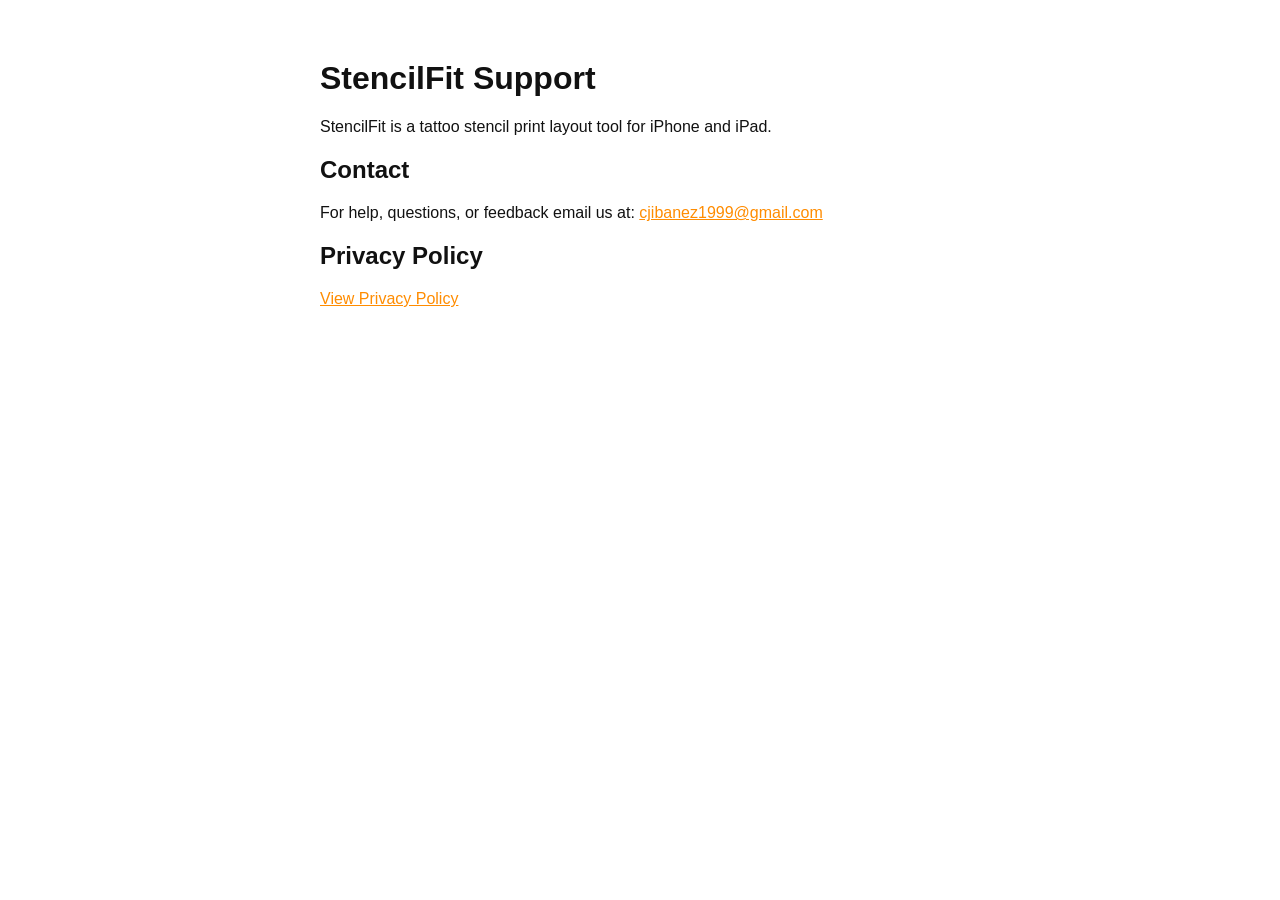
==== index.html @ 92e12440 "Initial support and privacy policy pages" ====
<!DOCTYPE html>
<html lang="en">
<head>
  <meta charset="UTF-8">
  <meta name="viewport" content="width=device-width, initial-scale=1.0">
  <title>StencilFit Support</title>
  <style>
    body { font-family: -apple-system, sans-serif; max-width: 640px; margin: 60px auto; padding: 0 24px; color: #111; }
    h1 { font-size: 2rem; }
    a { color: #FF8C00; }
  </style>
</head>
<body>
  <h1>StencilFit Support</h1>
  <p>StencilFit is a tattoo stencil print layout tool for iPhone and iPad.</p>
  <h2>Contact</h2>
  <p>For help, questions, or feedback email us at: <a href="mailto:cjibanez1999@gmail.com">cjibanez1999@gmail.com</a></p>
  <h2>Privacy Policy</h2>
  <p><a href="privacy.html">View Privacy Policy</a></p>
</body>
</html>
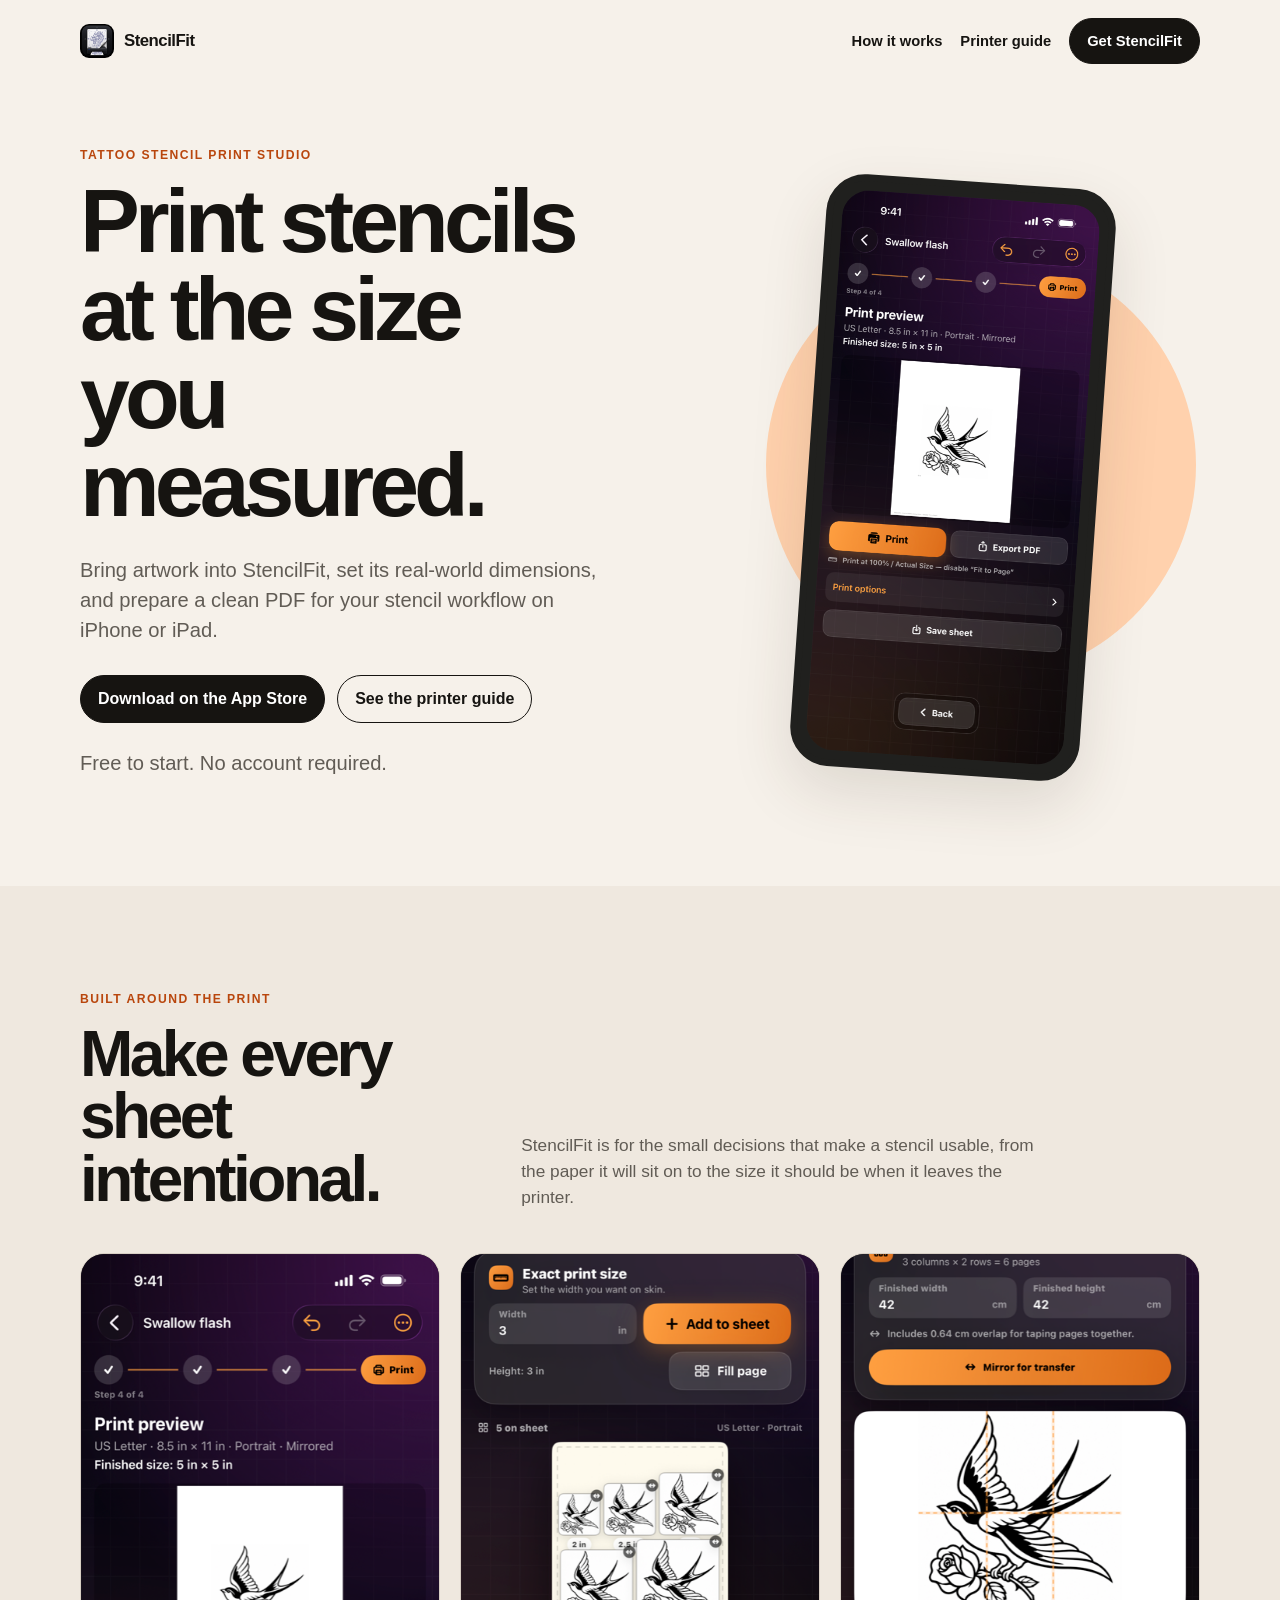
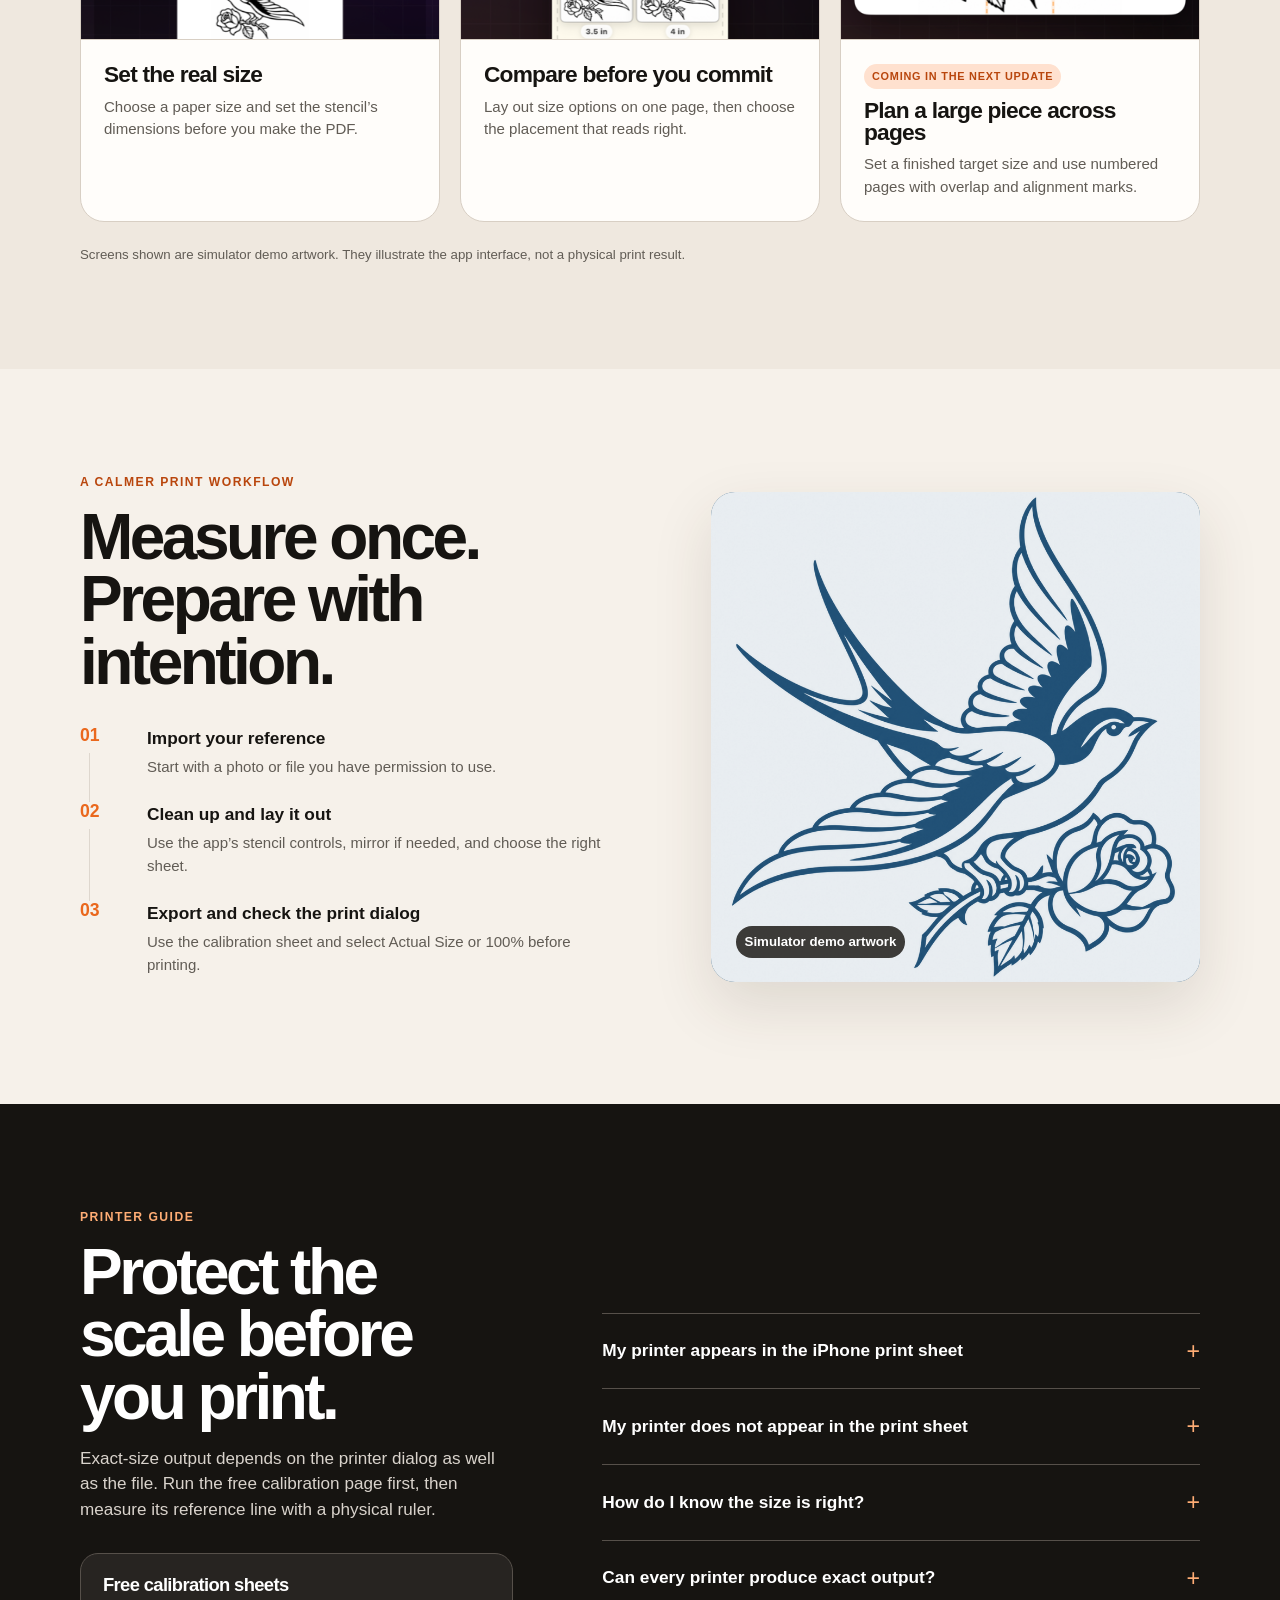
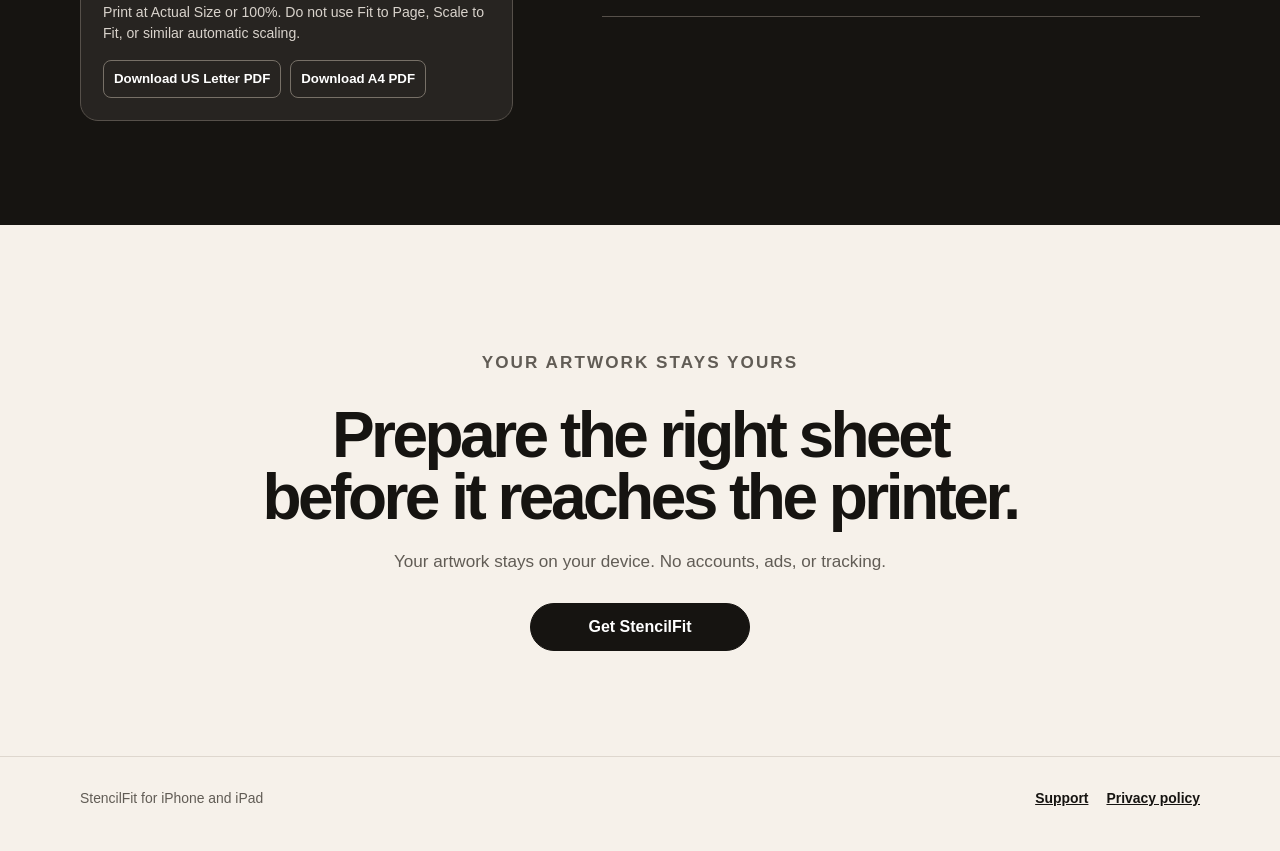
==== commit a40570f7: "Build StencilFit product page and printer guide" ====
--- a/index.html
+++ b/index.html
@@ -1,21 +1,858 @@
-<!DOCTYPE html>
+<!doctype html>
 <html lang="en">
-<head>
-  <meta charset="UTF-8">
-  <meta name="viewport" content="width=device-width, initial-scale=1.0">
-  <title>StencilFit Support</title>
-  <style>
-    body { font-family: -apple-system, sans-serif; max-width: 640px; margin: 60px auto; padding: 0 24px; color: #111; }
-    h1 { font-size: 2rem; }
-    a { color: #FF8C00; }
-  </style>
-</head>
-<body>
-  <h1>StencilFit Support</h1>
-  <p>StencilFit is a tattoo stencil print layout tool for iPhone and iPad.</p>
-  <h2>Contact</h2>
-  <p>For help, questions, or feedback email us at: <a href="mailto:cjibanez1999@gmail.com">cjibanez1999@gmail.com</a></p>
-  <h2>Privacy Policy</h2>
-  <p><a href="privacy.html">View Privacy Policy</a></p>
-</body>
+  <head>
+    <meta charset="utf-8" />
+    <meta name="viewport" content="width=device-width, initial-scale=1" />
+    <meta
+      name="description"
+      content="StencilFit helps tattoo artists prepare stencil artwork at a real-world size for printing on iPhone and iPad."
+    />
+    <link
+      rel="canonical"
+      href="https://carlosj1999.github.io/stencilfit-site/"
+    />
+    <meta
+      property="og:title"
+      content="StencilFit — tattoo stencils at the size you measured"
+    />
+    <meta
+      property="og:description"
+      content="Prepare a clean, real-size stencil PDF on iPhone or iPad."
+    />
+    <meta
+      property="og:url"
+      content="https://carlosj1999.github.io/stencilfit-site/"
+    />
+    <meta property="og:type" content="website" />
+    <meta
+      property="og:image"
+      content="https://carlosj1999.github.io/stencilfit-site/assets/demo-swallow.png"
+    />
+    <meta property="og:image:alt" content="StencilFit simulator demo artwork" />
+    <meta name="twitter:card" content="summary_large_image" />
+    <meta name="theme-color" content="#f6f1ea" />
+    <link rel="icon" href="assets/app-icon.png" type="image/png" />
+    <title>StencilFit — tattoo stencils at the size you measured</title>
+    <style>
+      :root {
+        --ink: #161411;
+        --muted: #615c55;
+        --paper: #f6f1ea;
+        --surface: #fffdfa;
+        --line: #ded7ce;
+        --orange: #ea681d;
+        --orange-dark: #b9460d;
+        --blue: #1e4f75;
+        --radius: 24px;
+        --shadow: 0 24px 60px rgba(61, 46, 33, 0.13);
+      }
+      * {
+        box-sizing: border-box;
+      }
+      html {
+        scroll-behavior: smooth;
+      }
+      body {
+        margin: 0;
+        color: var(--ink);
+        background: var(--paper);
+        font-family:
+          ui-rounded,
+          "SF Pro Rounded",
+          "Avenir Next",
+          Avenir,
+          -apple-system,
+          BlinkMacSystemFont,
+          "Segoe UI",
+          sans-serif;
+        line-height: 1.5;
+      }
+      a {
+        color: inherit;
+      }
+      a:focus-visible,
+      summary:focus-visible {
+        outline: 3px solid var(--orange);
+        outline-offset: 4px;
+        border-radius: 5px;
+      }
+      .wrap {
+        width: min(1120px, calc(100% - 40px));
+        margin: auto;
+      }
+      .skip {
+        position: absolute;
+        left: -999px;
+        top: 12px;
+        background: var(--ink);
+        color: #fff;
+        padding: 10px 14px;
+        z-index: 5;
+      }
+      .skip:focus {
+        left: 12px;
+      }
+      .site-header {
+        padding: 18px 0;
+      }
+      .nav,
+      .nav-links,
+      .hero-actions,
+      .calibration-links,
+      .footer-row,
+      .footer-row nav {
+        display: flex;
+        align-items: center;
+      }
+      .nav,
+      .footer-row {
+        justify-content: space-between;
+        gap: 18px;
+      }
+      .brand {
+        display: inline-flex;
+        align-items: center;
+        gap: 10px;
+        text-decoration: none;
+        font-size: 1.05rem;
+        font-weight: 800;
+        letter-spacing: -0.03em;
+      }
+      .brand img {
+        width: 34px;
+        height: 34px;
+        border-radius: 9px;
+      }
+      .nav-links {
+        gap: 18px;
+        font-size: 0.92rem;
+        font-weight: 700;
+      }
+      .nav-links a {
+        text-decoration: none;
+      }
+      .nav-links a:not(.button):hover {
+        color: var(--orange-dark);
+      }
+      .button {
+        display: inline-flex;
+        align-items: center;
+        justify-content: center;
+        min-height: 46px;
+        padding: 11px 17px;
+        border: 1px solid var(--ink);
+        border-radius: 999px;
+        background: var(--ink);
+        color: #fff;
+        font: inherit;
+        font-weight: 800;
+        text-align: center;
+        text-decoration: none;
+        transition:
+          transform 0.18s ease,
+          background 0.18s ease;
+      }
+      .button:hover {
+        transform: translateY(-2px);
+        background: var(--orange-dark);
+        border-color: var(--orange-dark);
+      }
+      .button.secondary {
+        background: transparent;
+        color: var(--ink);
+      }
+      .button.secondary:hover {
+        background: var(--surface);
+        color: var(--ink);
+      }
+      .eyebrow {
+        margin: 0 0 14px;
+        color: var(--orange-dark);
+        font-size: 0.76rem;
+        font-weight: 900;
+        letter-spacing: 0.12em;
+        text-transform: uppercase;
+      }
+      h1,
+      h2,
+      h3 {
+        margin: 0;
+        line-height: 0.98;
+        letter-spacing: -0.055em;
+      }
+      h1 {
+        max-width: 620px;
+        font-size: clamp(3.35rem, 7vw, 6.25rem);
+      }
+      h2 {
+        font-size: clamp(2.5rem, 5vw, 4.45rem);
+      }
+      h3 {
+        font-size: 1.42rem;
+        letter-spacing: -0.035em;
+      }
+      .hero {
+        padding: 64px 0 78px;
+        overflow: hidden;
+      }
+      .hero-grid,
+      .process-grid,
+      .guide-grid {
+        display: grid;
+        grid-template-columns: minmax(0, 1.04fr) minmax(320px, 0.96fr);
+        align-items: center;
+        gap: clamp(36px, 7vw, 90px);
+      }
+      .hero-copy > p:not(.eyebrow) {
+        max-width: 555px;
+        margin: 25px 0 30px;
+        color: var(--muted);
+        font-size: clamp(1.06rem, 2vw, 1.26rem);
+      }
+      .hero-actions {
+        flex-wrap: wrap;
+        gap: 12px;
+      }
+      .microcopy {
+        margin: 15px 0 0;
+        color: var(--muted);
+        font-size: 0.84rem;
+      }
+      .hero-visual {
+        position: relative;
+        min-height: 560px;
+        display: grid;
+        place-items: center;
+      }
+      .halo {
+        position: absolute;
+        width: 430px;
+        height: 430px;
+        border-radius: 50%;
+        background: #ffd1ad;
+        transform: translate(28px, -12px);
+      }
+      .phone {
+        position: relative;
+        width: min(290px, 70vw);
+        padding: 9px;
+        border: 7px solid #20201e;
+        border-radius: 39px;
+        background: #20201e;
+        box-shadow: var(--shadow);
+        transform: rotate(4deg);
+      }
+      .phone img {
+        display: block;
+        width: 100%;
+        border-radius: 27px;
+      }
+      .capability-grid {
+        display: grid;
+        grid-template-columns: repeat(3, 1fr);
+        gap: 22px;
+      }
+      section {
+        padding: 104px 0;
+      }
+      .section-head {
+        display: grid;
+        grid-template-columns: 0.6fr 1fr;
+        gap: 34px;
+        align-items: end;
+        margin-bottom: 42px;
+      }
+      .section-head > p {
+        max-width: 520px;
+        margin: 0;
+        color: var(--muted);
+        font-size: 1.08rem;
+      }
+      .capabilities {
+        background: #efe8df;
+      }
+      .capability-grid {
+        gap: 20px;
+      }
+      .capability {
+        overflow: hidden;
+        border: 1px solid #d8cfc4;
+        border-radius: var(--radius);
+        background: var(--surface);
+      }
+      .capability-image {
+        display: block;
+        width: 100%;
+        aspect-ratio: 1/1.08;
+        object-fit: cover;
+        object-position: top;
+        border-bottom: 1px solid #d8cfc4;
+        background: #161616;
+      }
+      .capability:nth-child(2) .capability-image {
+        object-position: center 55%;
+      }
+      .capability:nth-child(3) .capability-image {
+        object-position: center 62%;
+      }
+      .capability-copy {
+        min-height: 176px;
+        padding: 23px;
+      }
+      .capability p {
+        margin: 10px 0 0;
+        color: var(--muted);
+        font-size: 0.94rem;
+      }
+      .tag {
+        display: inline-block;
+        margin-bottom: 10px;
+        padding: 4px 8px;
+        border-radius: 99px;
+        background: #ffe1cf;
+        color: var(--orange-dark);
+        font-size: 0.68rem;
+        font-weight: 900;
+        letter-spacing: 0.07em;
+        text-transform: uppercase;
+      }
+      .demo-caption {
+        margin: 23px 0 0;
+        color: var(--muted);
+        font-size: 0.83rem;
+      }
+      .process-grid {
+        grid-template-columns: 1.05fr 0.95fr;
+      }
+      .steps {
+        margin: 32px 0 0;
+        padding: 0;
+        list-style: none;
+        counter-reset: steps;
+      }
+      .steps li {
+        position: relative;
+        min-height: 66px;
+        padding: 0 0 24px 67px;
+        counter-increment: steps;
+      }
+      .steps li::before {
+        content: "0" counter(steps);
+        position: absolute;
+        left: 0;
+        top: -4px;
+        color: var(--orange);
+        font-size: 1.1rem;
+        font-weight: 900;
+      }
+      .steps li::after {
+        content: "";
+        position: absolute;
+        top: 27px;
+        left: 9px;
+        bottom: 0;
+        border-left: 1px solid var(--line);
+      }
+      .steps li:last-child::after {
+        display: none;
+      }
+      .steps strong {
+        display: block;
+        font-size: 1.08rem;
+      }
+      .steps span {
+        display: block;
+        margin-top: 4px;
+        color: var(--muted);
+        font-size: 0.94rem;
+      }
+      .art-card {
+        position: relative;
+        aspect-ratio: 1;
+        overflow: hidden;
+        border-radius: var(--radius);
+        background: var(--blue);
+        box-shadow: var(--shadow);
+      }
+      .art-card img {
+        width: 100%;
+        height: 100%;
+        object-fit: cover;
+        mix-blend-mode: screen;
+        opacity: 0.9;
+      }
+      .art-card div {
+        position: absolute;
+        right: 25px;
+        bottom: 24px;
+        left: 25px;
+        width: max-content;
+        padding: 6px 9px;
+        border-radius: 999px;
+        background: rgba(22, 20, 17, 0.82);
+        color: #fff;
+        font-size: 0.83rem;
+        font-weight: 800;
+      }
+      .print-guide {
+        background: var(--ink);
+        color: #fff;
+      }
+      .print-guide .eyebrow {
+        color: #ffad75;
+      }
+      .guide-grid {
+        grid-template-columns: 0.84fr 1.16fr;
+      }
+      .guide-copy > p:not(.eyebrow) {
+        color: #d9d3cc;
+        font-size: 1.07rem;
+      }
+      .calibration {
+        margin-top: 30px;
+        padding: 22px;
+        border: 1px solid #56504a;
+        border-radius: 18px;
+        background: #272421;
+      }
+      .calibration h3 {
+        font-size: 1.15rem;
+      }
+      .calibration p {
+        margin: 8px 0 16px;
+        color: #d9d3cc;
+        font-size: 0.88rem;
+      }
+      .calibration-links {
+        flex-wrap: wrap;
+        gap: 9px;
+      }
+      .calibration-links a {
+        padding: 8px 10px;
+        border: 1px solid #777067;
+        border-radius: 8px;
+        color: #fff;
+        font-size: 0.83rem;
+        font-weight: 800;
+        text-decoration: none;
+      }
+      .calibration-links a:hover {
+        border-color: #ffad75;
+        color: #ffad75;
+      }
+      .faq {
+        border-top: 1px solid #56504a;
+      }
+      details {
+        border-bottom: 1px solid #56504a;
+      }
+      summary {
+        display: flex;
+        align-items: center;
+        justify-content: space-between;
+        gap: 16px;
+        padding: 20px 0;
+        cursor: pointer;
+        font-size: 1.08rem;
+        font-weight: 800;
+        list-style: none;
+      }
+      summary::-webkit-details-marker {
+        display: none;
+      }
+      summary::after {
+        content: "+";
+        color: #ffad75;
+        font-size: 1.45rem;
+        font-weight: 400;
+      }
+      details[open] summary::after {
+        content: "−";
+      }
+      details p {
+        max-width: 600px;
+        margin: -3px 36px 20px 0;
+        color: #d9d3cc;
+        font-size: 0.95rem;
+      }
+      .faq a {
+        color: #ffad75;
+        font-weight: 800;
+      }
+      .cta {
+        padding: 105px 0;
+        text-align: center;
+      }
+      .cta h2 {
+        max-width: 790px;
+        margin: auto;
+      }
+      .cta p {
+        max-width: 580px;
+        margin: 20px auto 28px;
+        color: var(--muted);
+        font-size: 1.07rem;
+      }
+      .cta .button {
+        min-width: 220px;
+      }
+      footer {
+        border-top: 1px solid var(--line);
+        padding: 31px 0 42px;
+      }
+      .footer-row {
+        color: var(--muted);
+        font-size: 0.87rem;
+      }
+      .footer-row nav {
+        flex-wrap: wrap;
+        justify-content: flex-end;
+        gap: 18px;
+      }
+      .footer-row a {
+        color: var(--ink);
+        font-weight: 750;
+      }
+      @media (max-width: 800px) {
+        .nav-links > a:not(.button) {
+          display: none;
+        }
+        .hero {
+          padding: 42px 0 58px;
+        }
+        .hero-grid,
+        .process-grid,
+        .guide-grid {
+          grid-template-columns: 1fr;
+        }
+        .hero-visual {
+          min-height: 450px;
+        }
+        .halo {
+          width: 350px;
+          height: 350px;
+        }
+        .section-head {
+          grid-template-columns: 1fr;
+          gap: 17px;
+        }
+        .capability-grid {
+          grid-template-columns: 1fr;
+        }
+        .capability {
+          display: grid;
+          grid-template-columns: 0.78fr 1fr;
+        }
+        .capability-image {
+          height: 100%;
+          min-height: 265px;
+          border-right: 1px solid #d8cfc4;
+          border-bottom: 0;
+        }
+        .capability-copy {
+          min-height: 0;
+          align-self: center;
+        }
+        .art-card {
+          max-width: 550px;
+        }
+        section {
+          padding: 78px 0;
+        }
+      }
+      @media (max-width: 560px) {
+        .wrap {
+          width: min(100% - 30px, 1120px);
+        }
+        .site-header {
+          padding: 14px 0;
+        }
+        .nav .button {
+          min-height: 40px;
+          padding: 8px 12px;
+          font-size: 0.78rem;
+        }
+        .hero-visual {
+          min-height: 396px;
+        }
+        .phone {
+          width: 225px;
+        }
+        .halo {
+          width: 290px;
+          height: 290px;
+          transform: translate(12px, -10px);
+        }
+        .capability {
+          display: block;
+        }
+        .capability-image {
+          height: auto;
+          min-height: 0;
+          border-right: 0;
+          border-bottom: 1px solid #d8cfc4;
+        }
+        .footer-row {
+          display: block;
+        }
+        .footer-row nav {
+          justify-content: flex-start;
+          margin-top: 12px;
+        }
+      }
+      @media (prefers-reduced-motion: reduce) {
+        html {
+          scroll-behavior: auto;
+        }
+        .button {
+          transition: none;
+        }
+      }
+    </style>
+  </head>
+  <body>
+    <a class="skip" href="#main">Skip to content</a>
+    <header class="site-header">
+      <nav class="wrap nav" aria-label="Main navigation">
+        <a class="brand" href="#top" aria-label="StencilFit home"
+          ><img src="assets/app-icon.png" alt="" />StencilFit</a
+        >
+        <div class="nav-links">
+          <a href="#how-it-works">How it works</a
+          ><a href="#printer-guide">Printer guide</a
+          ><a
+            class="button"
+            href="https://apps.apple.com/app/apple-store/id6786130344?pt=129078736&amp;ct=website-product-page&amp;mt=8"
+            >Get StencilFit</a
+          >
+        </div>
+      </nav>
+    </header>
+    <main id="main">
+      <section class="hero" id="top">
+        <div class="wrap hero-grid">
+          <div class="hero-copy">
+            <p class="eyebrow">Tattoo stencil print studio</p>
+            <h1>Print stencils at the size you measured.</h1>
+            <p>
+              Bring artwork into StencilFit, set its real-world dimensions, and
+              prepare a clean PDF for your stencil workflow on iPhone or iPad.
+            </p>
+            <div class="hero-actions">
+              <a
+                class="button"
+                href="https://apps.apple.com/app/apple-store/id6786130344?pt=129078736&amp;ct=website-product-page&amp;mt=8"
+                >Download on the App Store</a
+              ><a class="button secondary" href="#printer-guide"
+                >See the printer guide</a
+              >
+            </div>
+            <p class="microcopy">Free to start. No account required.</p>
+          </div>
+          <div
+            class="hero-visual"
+            aria-label="StencilFit simulator screen showing a tattoo stencil on a US Letter sheet"
+          >
+            <div class="halo" aria-hidden="true"></div>
+            <div class="phone">
+              <img
+                src="assets/exact-size.png"
+                alt="StencilFit simulator screen showing a 5 by 5 inch stencil on US Letter paper"
+              />
+            </div>
+          </div>
+        </div>
+      </section>
+      <section class="capabilities" id="how-it-works">
+        <div class="wrap">
+          <div class="section-head">
+            <div>
+              <p class="eyebrow">Built around the print</p>
+              <h2>Make every sheet intentional.</h2>
+            </div>
+            <p>
+              StencilFit is for the small decisions that make a stencil usable,
+              from the paper it will sit on to the size it should be when it
+              leaves the printer.
+            </p>
+          </div>
+          <div class="capability-grid">
+            <article class="capability">
+              <img
+                class="capability-image"
+                src="assets/exact-size.png"
+                alt="Simulator screen of a 5 by 5 inch stencil placed on US Letter paper"
+              />
+              <div class="capability-copy">
+                <h3>Set the real size</h3>
+                <p>
+                  Choose a paper size and set the stencil’s dimensions before
+                  you make the PDF.
+                </p>
+              </div>
+            </article>
+            <article class="capability">
+              <img
+                class="capability-image"
+                src="assets/compare-sizes.png"
+                alt="Simulator screen comparing five tattoo stencil size options on paper"
+              />
+              <div class="capability-copy">
+                <h3>Compare before you commit</h3>
+                <p>
+                  Lay out size options on one page, then choose the placement
+                  that reads right.
+                </p>
+              </div>
+            </article>
+            <article class="capability">
+              <img
+                class="capability-image"
+                src="assets/multi-page.png"
+                alt="Simulator screen showing a 42 centimetre stencil split across six numbered pages"
+              />
+              <div class="capability-copy">
+                <span class="tag">Coming in the next update</span>
+                <h3>Plan a large piece across pages</h3>
+                <p>
+                  Set a finished target size and use numbered pages with overlap
+                  and alignment marks.
+                </p>
+              </div>
+            </article>
+          </div>
+          <p class="demo-caption">
+            Screens shown are simulator demo artwork. They illustrate the app
+            interface, not a physical print result.
+          </p>
+        </div>
+      </section>
+      <section>
+        <div class="wrap process-grid">
+          <div>
+            <p class="eyebrow">A calmer print workflow</p>
+            <h2>Measure once. Prepare with intention.</h2>
+            <ol class="steps">
+              <li>
+                <strong>Import your reference</strong
+                ><span
+                  >Start with a photo or file you have permission to use.</span
+                >
+              </li>
+              <li>
+                <strong>Clean up and lay it out</strong
+                ><span
+                  >Use the app’s stencil controls, mirror if needed, and choose
+                  the right sheet.</span
+                >
+              </li>
+              <li>
+                <strong>Export and check the print dialog</strong
+                ><span
+                  >Use the calibration sheet and select Actual Size or 100%
+                  before printing.</span
+                >
+              </li>
+            </ol>
+          </div>
+          <div class="art-card">
+            <img
+              src="assets/demo-swallow.png"
+              alt="Illustrated swallow tattoo artwork used in the StencilFit simulator demo"
+            />
+            <div>Simulator demo artwork</div>
+          </div>
+        </div>
+      </section>
+      <section class="print-guide" id="printer-guide">
+        <div class="wrap guide-grid">
+          <div class="guide-copy">
+            <p class="eyebrow">Printer guide</p>
+            <h2>Protect the scale before you print.</h2>
+            <p>
+              Exact-size output depends on the printer dialog as well as the
+              file. Run the free calibration page first, then measure its
+              reference line with a physical ruler.
+            </p>
+            <div class="calibration">
+              <h3>Free calibration sheets</h3>
+              <p>
+                Print at Actual Size or 100%. Do not use Fit to Page, Scale to
+                Fit, or similar automatic scaling.
+              </p>
+              <div class="calibration-links">
+                <a href="calibration-letter.pdf">Download US Letter PDF</a
+                ><a href="calibration-a4.pdf">Download A4 PDF</a>
+              </div>
+            </div>
+          </div>
+          <div class="faq" aria-label="Printing questions">
+            <details>
+              <summary>My printer appears in the iPhone print sheet</summary>
+              <p>
+                Use AirPrint. Before you confirm, open the printer options and
+                select Actual Size or 100% if your printer provides that
+                control. Turn off any setting that scales the page to fit.
+                <a
+                  href="https://support.apple.com/guide/iphone/print-from-iphone-iph92b545a5f/ios"
+                  target="_blank"
+                  rel="noreferrer"
+                  >Apple’s AirPrint guide</a
+                >
+                explains the iPhone print flow.
+              </p>
+            </details>
+            <details>
+              <summary>My printer does not appear in the print sheet</summary>
+              <p>
+                Export the PDF from StencilFit, then share it to a printer
+                companion app that supports PDF imports, or move it to a
+                computer to print. Check that app or computer’s print dialog for
+                Actual Size or 100% and disable automatic fitting.
+              </p>
+            </details>
+            <details>
+              <summary>How do I know the size is right?</summary>
+              <p>
+                Print the matching calibration sheet at Actual Size or 100%,
+                then measure the reference line with a ruler. If it is off,
+                correct the printer’s scaling before printing your stencil.
+              </p>
+            </details>
+            <details>
+              <summary>Can every printer produce exact output?</summary>
+              <p>
+                Printer software, margins, paper handling, and automatic scaling
+                vary. StencilFit prepares the layout, while the calibration
+                check verifies your own printer and chosen print path.
+              </p>
+            </details>
+          </div>
+        </div>
+      </section>
+      <section class="cta">
+        <div class="wrap">
+          <p class="eyebrow">Your artwork stays yours</p>
+          <h2>Prepare the right sheet before it reaches the printer.</h2>
+          <p>
+            Your artwork stays on your device. No accounts, ads, or tracking.
+          </p>
+          <a
+            class="button"
+            href="https://apps.apple.com/app/apple-store/id6786130344?pt=129078736&amp;ct=website-product-page&amp;mt=8"
+            >Get StencilFit</a
+          >
+        </div>
+      </section>
+    </main>
+    <footer>
+      <div class="wrap footer-row">
+        <span>StencilFit for iPhone and iPad</span>
+        <nav aria-label="Footer navigation">
+          <a href="mailto:cjibanez1999@gmail.com">Support</a
+          ><a href="privacy.html">Privacy policy</a>
+        </nav>
+      </div>
+    </footer>
+  </body>
 </html>
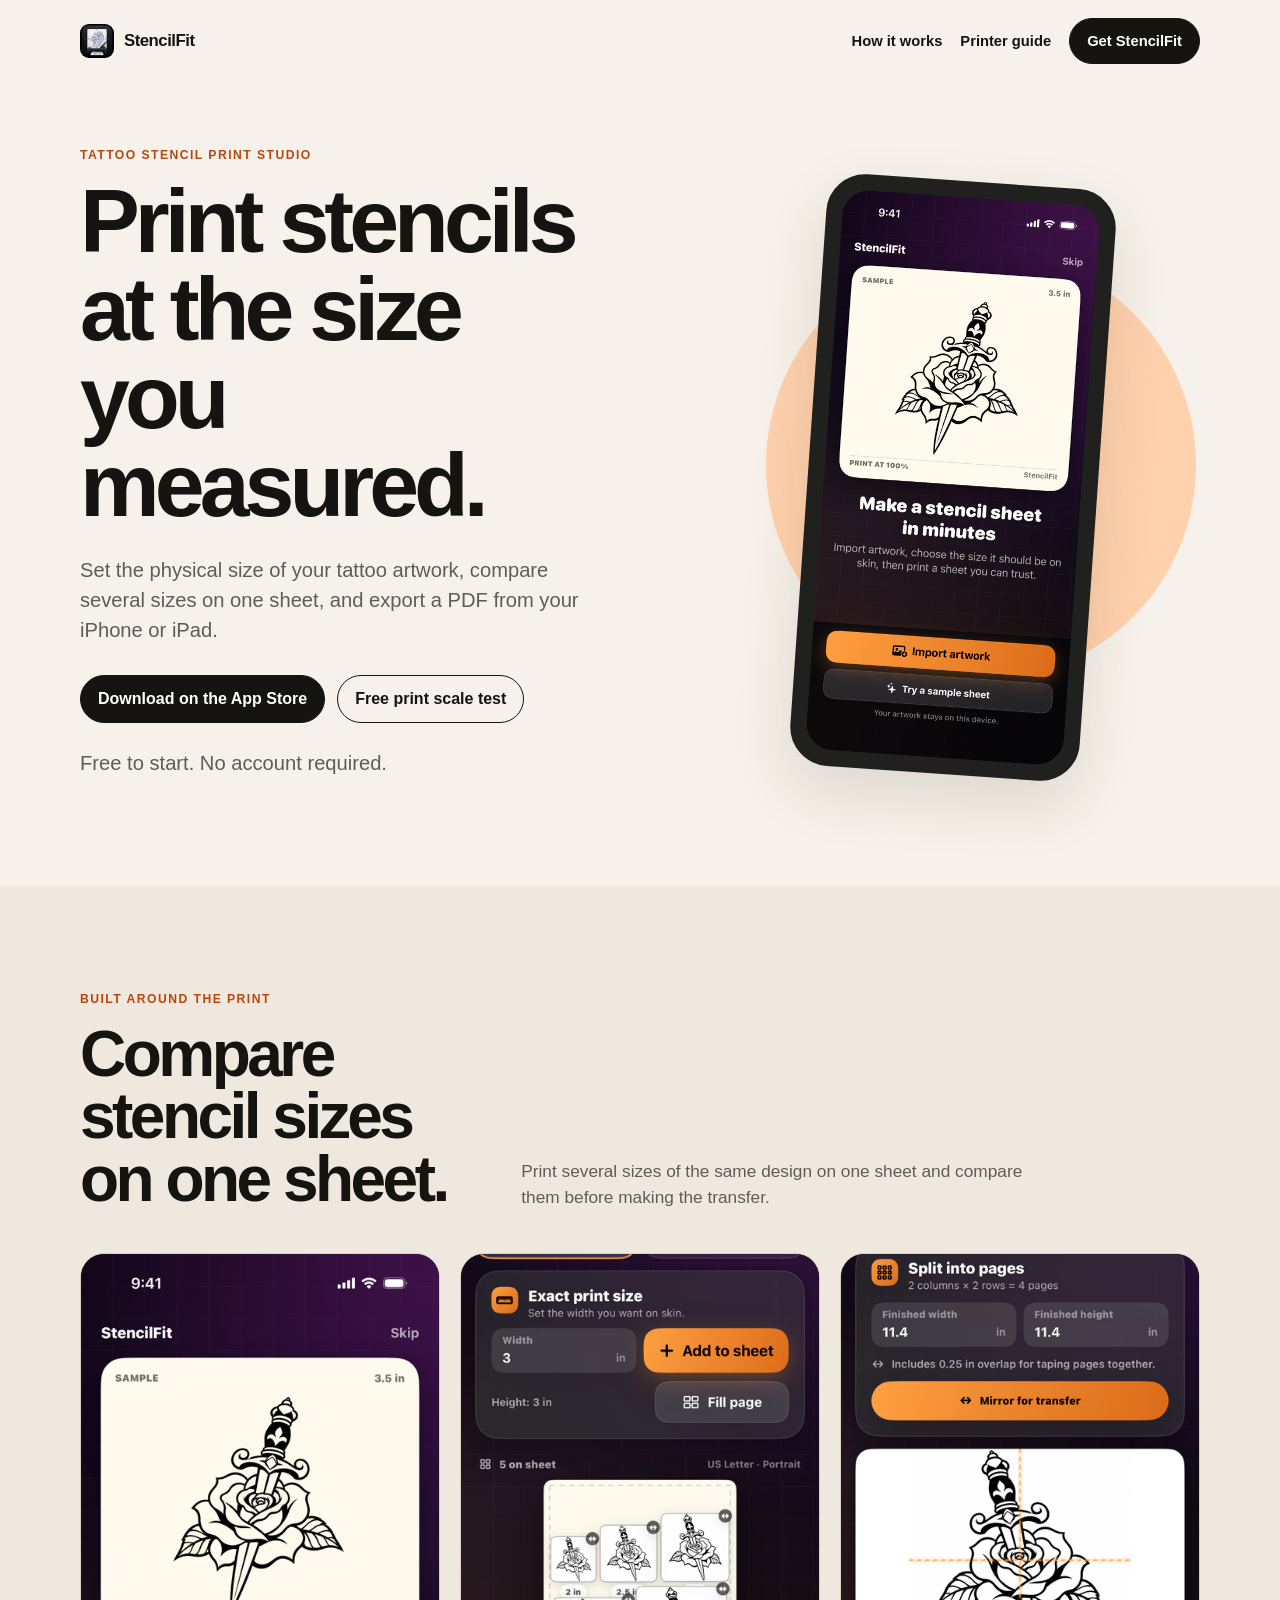
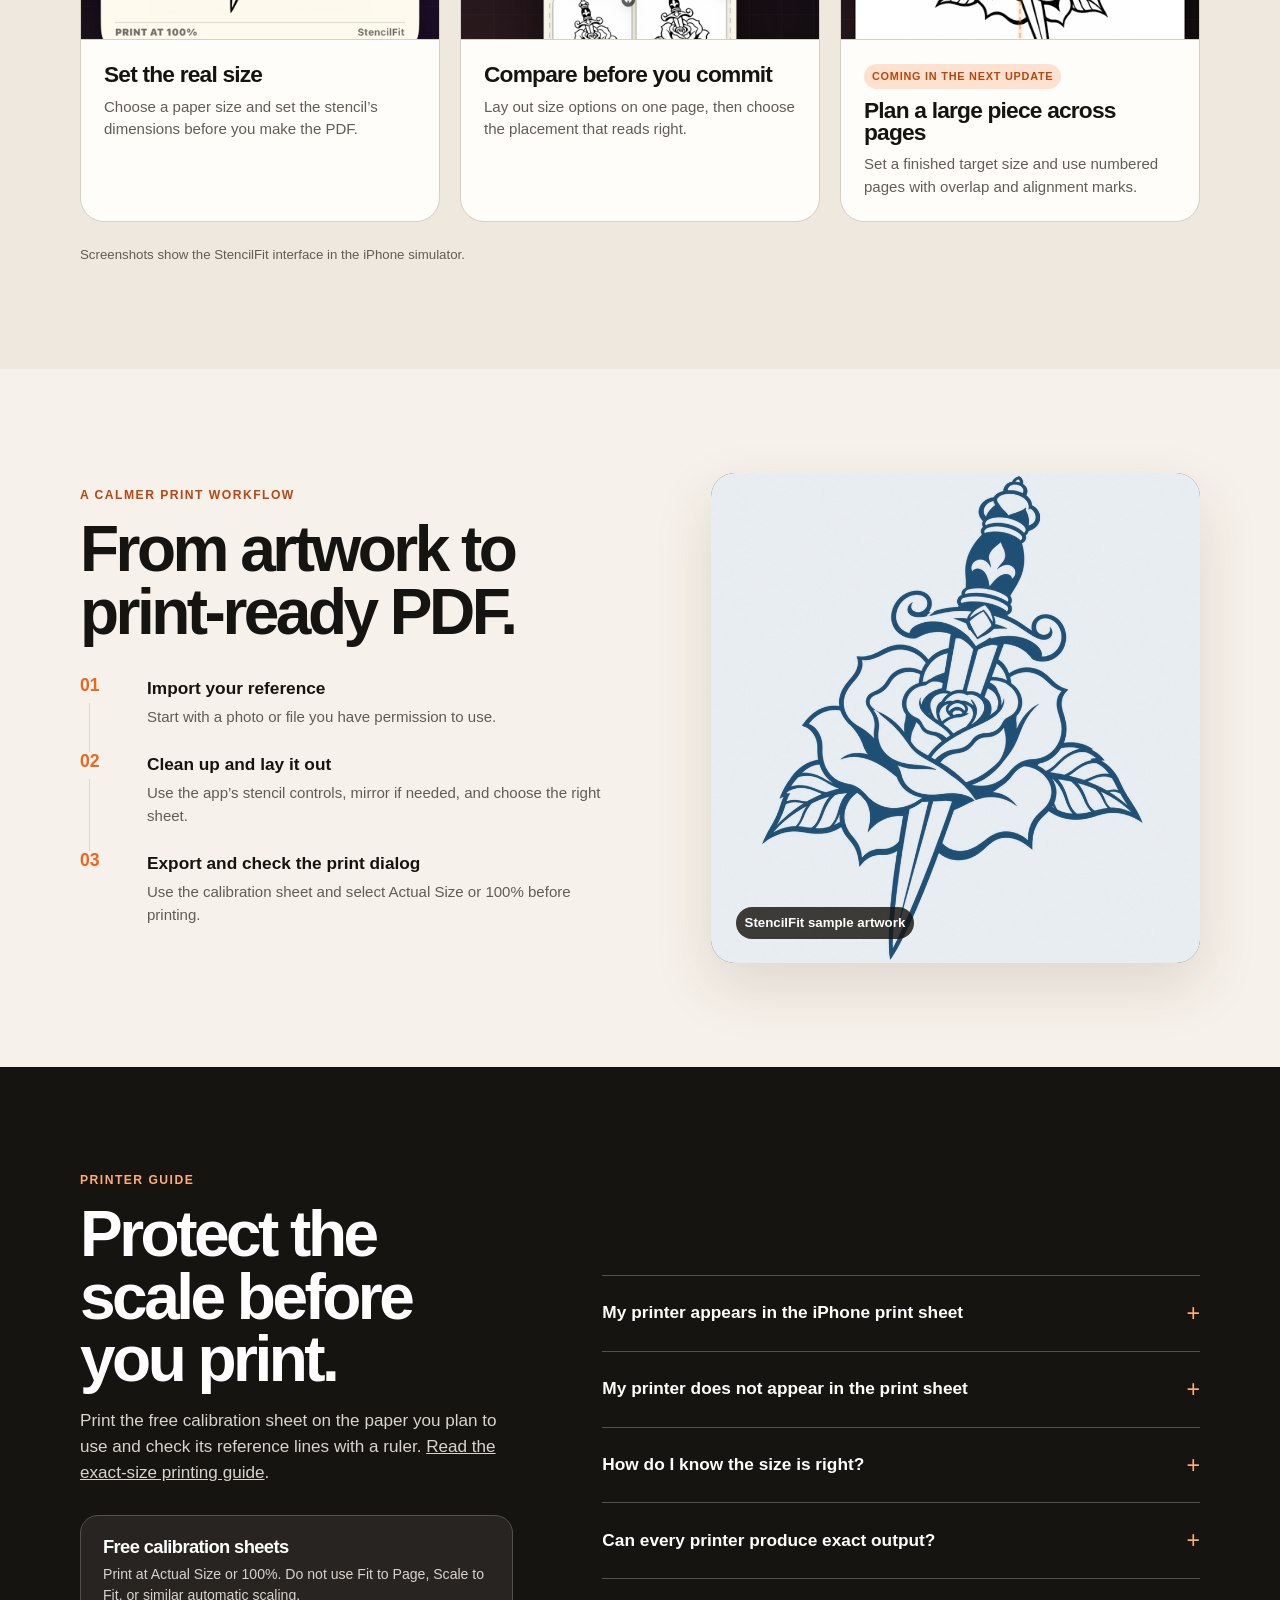
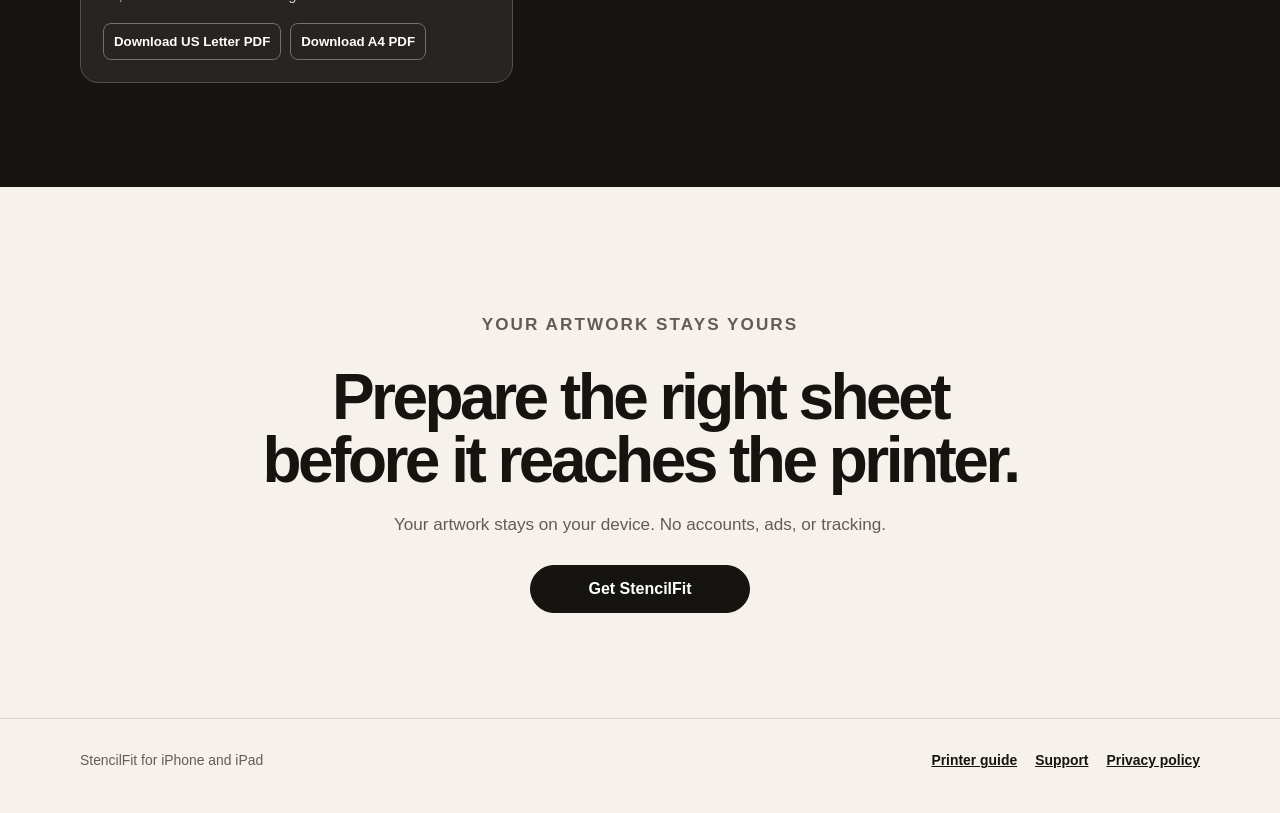
==== commit 10bc2c80: "Publish exact-size stencil printing guide" ====
--- a/index.html
+++ b/index.html
@@ -5,7 +5,7 @@
     <meta name="viewport" content="width=device-width, initial-scale=1" />
     <meta
       name="description"
-      content="StencilFit helps tattoo artists prepare stencil artwork at a real-world size for printing on iPhone and iPad."
+      content="Size tattoo stencils in inches or centimeters, compare several sizes on one sheet, and export a print-ready PDF on iPhone and iPad."
     />
     <link
       rel="canonical"
@@ -13,7 +13,7 @@
     />
     <meta
       property="og:title"
-      content="StencilFit — tattoo stencils at the size you measured"
+      content="StencilFit | Exact-size tattoo stencils for iPhone and iPad"
     />
     <meta
       property="og:description"
@@ -26,589 +26,14 @@
     <meta property="og:type" content="website" />
     <meta
       property="og:image"
-      content="https://carlosj1999.github.io/stencilfit-site/assets/demo-swallow.png"
-    />
-    <meta property="og:image:alt" content="StencilFit simulator demo artwork" />
+      content="https://carlosj1999.github.io/stencilfit-site/assets/demo-dagger-rose.png"
+    />
+    <meta property="og:image:alt" content="Dagger-and-rose tattoo stencil from StencilFit" />
     <meta name="twitter:card" content="summary_large_image" />
     <meta name="theme-color" content="#f6f1ea" />
     <link rel="icon" href="assets/app-icon.png" type="image/png" />
-    <title>StencilFit — tattoo stencils at the size you measured</title>
-    <style>
-      :root {
-        --ink: #161411;
-        --muted: #615c55;
-        --paper: #f6f1ea;
-        --surface: #fffdfa;
-        --line: #ded7ce;
-        --orange: #ea681d;
-        --orange-dark: #b9460d;
-        --blue: #1e4f75;
-        --radius: 24px;
-        --shadow: 0 24px 60px rgba(61, 46, 33, 0.13);
-      }
-      * {
-        box-sizing: border-box;
-      }
-      html {
-        scroll-behavior: smooth;
-      }
-      body {
-        margin: 0;
-        color: var(--ink);
-        background: var(--paper);
-        font-family:
-          ui-rounded,
-          "SF Pro Rounded",
-          "Avenir Next",
-          Avenir,
-          -apple-system,
-          BlinkMacSystemFont,
-          "Segoe UI",
-          sans-serif;
-        line-height: 1.5;
-      }
-      a {
-        color: inherit;
-      }
-      a:focus-visible,
-      summary:focus-visible {
-        outline: 3px solid var(--orange);
-        outline-offset: 4px;
-        border-radius: 5px;
-      }
-      .wrap {
-        width: min(1120px, calc(100% - 40px));
-        margin: auto;
-      }
-      .skip {
-        position: absolute;
-        left: -999px;
-        top: 12px;
-        background: var(--ink);
-        color: #fff;
-        padding: 10px 14px;
-        z-index: 5;
-      }
-      .skip:focus {
-        left: 12px;
-      }
-      .site-header {
-        padding: 18px 0;
-      }
-      .nav,
-      .nav-links,
-      .hero-actions,
-      .calibration-links,
-      .footer-row,
-      .footer-row nav {
-        display: flex;
-        align-items: center;
-      }
-      .nav,
-      .footer-row {
-        justify-content: space-between;
-        gap: 18px;
-      }
-      .brand {
-        display: inline-flex;
-        align-items: center;
-        gap: 10px;
-        text-decoration: none;
-        font-size: 1.05rem;
-        font-weight: 800;
-        letter-spacing: -0.03em;
-      }
-      .brand img {
-        width: 34px;
-        height: 34px;
-        border-radius: 9px;
-      }
-      .nav-links {
-        gap: 18px;
-        font-size: 0.92rem;
-        font-weight: 700;
-      }
-      .nav-links a {
-        text-decoration: none;
-      }
-      .nav-links a:not(.button):hover {
-        color: var(--orange-dark);
-      }
-      .button {
-        display: inline-flex;
-        align-items: center;
-        justify-content: center;
-        min-height: 46px;
-        padding: 11px 17px;
-        border: 1px solid var(--ink);
-        border-radius: 999px;
-        background: var(--ink);
-        color: #fff;
-        font: inherit;
-        font-weight: 800;
-        text-align: center;
-        text-decoration: none;
-        transition:
-          transform 0.18s ease,
-          background 0.18s ease;
-      }
-      .button:hover {
-        transform: translateY(-2px);
-        background: var(--orange-dark);
-        border-color: var(--orange-dark);
-      }
-      .button.secondary {
-        background: transparent;
-        color: var(--ink);
-      }
-      .button.secondary:hover {
-        background: var(--surface);
-        color: var(--ink);
-      }
-      .eyebrow {
-        margin: 0 0 14px;
-        color: var(--orange-dark);
-        font-size: 0.76rem;
-        font-weight: 900;
-        letter-spacing: 0.12em;
-        text-transform: uppercase;
-      }
-      h1,
-      h2,
-      h3 {
-        margin: 0;
-        line-height: 0.98;
-        letter-spacing: -0.055em;
-      }
-      h1 {
-        max-width: 620px;
-        font-size: clamp(3.35rem, 7vw, 6.25rem);
-      }
-      h2 {
-        font-size: clamp(2.5rem, 5vw, 4.45rem);
-      }
-      h3 {
-        font-size: 1.42rem;
-        letter-spacing: -0.035em;
-      }
-      .hero {
-        padding: 64px 0 78px;
-        overflow: hidden;
-      }
-      .hero-grid,
-      .process-grid,
-      .guide-grid {
-        display: grid;
-        grid-template-columns: minmax(0, 1.04fr) minmax(320px, 0.96fr);
-        align-items: center;
-        gap: clamp(36px, 7vw, 90px);
-      }
-      .hero-copy > p:not(.eyebrow) {
-        max-width: 555px;
-        margin: 25px 0 30px;
-        color: var(--muted);
-        font-size: clamp(1.06rem, 2vw, 1.26rem);
-      }
-      .hero-actions {
-        flex-wrap: wrap;
-        gap: 12px;
-      }
-      .microcopy {
-        margin: 15px 0 0;
-        color: var(--muted);
-        font-size: 0.84rem;
-      }
-      .hero-visual {
-        position: relative;
-        min-height: 560px;
-        display: grid;
-        place-items: center;
-      }
-      .halo {
-        position: absolute;
-        width: 430px;
-        height: 430px;
-        border-radius: 50%;
-        background: #ffd1ad;
-        transform: translate(28px, -12px);
-      }
-      .phone {
-        position: relative;
-        width: min(290px, 70vw);
-        padding: 9px;
-        border: 7px solid #20201e;
-        border-radius: 39px;
-        background: #20201e;
-        box-shadow: var(--shadow);
-        transform: rotate(4deg);
-      }
-      .phone img {
-        display: block;
-        width: 100%;
-        border-radius: 27px;
-      }
-      .capability-grid {
-        display: grid;
-        grid-template-columns: repeat(3, 1fr);
-        gap: 22px;
-      }
-      section {
-        padding: 104px 0;
-      }
-      .section-head {
-        display: grid;
-        grid-template-columns: 0.6fr 1fr;
-        gap: 34px;
-        align-items: end;
-        margin-bottom: 42px;
-      }
-      .section-head > p {
-        max-width: 520px;
-        margin: 0;
-        color: var(--muted);
-        font-size: 1.08rem;
-      }
-      .capabilities {
-        background: #efe8df;
-      }
-      .capability-grid {
-        gap: 20px;
-      }
-      .capability {
-        overflow: hidden;
-        border: 1px solid #d8cfc4;
-        border-radius: var(--radius);
-        background: var(--surface);
-      }
-      .capability-image {
-        display: block;
-        width: 100%;
-        aspect-ratio: 1/1.08;
-        object-fit: cover;
-        object-position: top;
-        border-bottom: 1px solid #d8cfc4;
-        background: #161616;
-      }
-      .capability:nth-child(2) .capability-image {
-        object-position: center 55%;
-      }
-      .capability:nth-child(3) .capability-image {
-        object-position: center 62%;
-      }
-      .capability-copy {
-        min-height: 176px;
-        padding: 23px;
-      }
-      .capability p {
-        margin: 10px 0 0;
-        color: var(--muted);
-        font-size: 0.94rem;
-      }
-      .tag {
-        display: inline-block;
-        margin-bottom: 10px;
-        padding: 4px 8px;
-        border-radius: 99px;
-        background: #ffe1cf;
-        color: var(--orange-dark);
-        font-size: 0.68rem;
-        font-weight: 900;
-        letter-spacing: 0.07em;
-        text-transform: uppercase;
-      }
-      .demo-caption {
-        margin: 23px 0 0;
-        color: var(--muted);
-        font-size: 0.83rem;
-      }
-      .process-grid {
-        grid-template-columns: 1.05fr 0.95fr;
-      }
-      .steps {
-        margin: 32px 0 0;
-        padding: 0;
-        list-style: none;
-        counter-reset: steps;
-      }
-      .steps li {
-        position: relative;
-        min-height: 66px;
-        padding: 0 0 24px 67px;
-        counter-increment: steps;
-      }
-      .steps li::before {
-        content: "0" counter(steps);
-        position: absolute;
-        left: 0;
-        top: -4px;
-        color: var(--orange);
-        font-size: 1.1rem;
-        font-weight: 900;
-      }
-      .steps li::after {
-        content: "";
-        position: absolute;
-        top: 27px;
-        left: 9px;
-        bottom: 0;
-        border-left: 1px solid var(--line);
-      }
-      .steps li:last-child::after {
-        display: none;
-      }
-      .steps strong {
-        display: block;
-        font-size: 1.08rem;
-      }
-      .steps span {
-        display: block;
-        margin-top: 4px;
-        color: var(--muted);
-        font-size: 0.94rem;
-      }
-      .art-card {
-        position: relative;
-        aspect-ratio: 1;
-        overflow: hidden;
-        border-radius: var(--radius);
-        background: var(--blue);
-        box-shadow: var(--shadow);
-      }
-      .art-card img {
-        width: 100%;
-        height: 100%;
-        object-fit: cover;
-        mix-blend-mode: screen;
-        opacity: 0.9;
-      }
-      .art-card div {
-        position: absolute;
-        right: 25px;
-        bottom: 24px;
-        left: 25px;
-        width: max-content;
-        padding: 6px 9px;
-        border-radius: 999px;
-        background: rgba(22, 20, 17, 0.82);
-        color: #fff;
-        font-size: 0.83rem;
-        font-weight: 800;
-      }
-      .print-guide {
-        background: var(--ink);
-        color: #fff;
-      }
-      .print-guide .eyebrow {
-        color: #ffad75;
-      }
-      .guide-grid {
-        grid-template-columns: 0.84fr 1.16fr;
-      }
-      .guide-copy > p:not(.eyebrow) {
-        color: #d9d3cc;
-        font-size: 1.07rem;
-      }
-      .calibration {
-        margin-top: 30px;
-        padding: 22px;
-        border: 1px solid #56504a;
-        border-radius: 18px;
-        background: #272421;
-      }
-      .calibration h3 {
-        font-size: 1.15rem;
-      }
-      .calibration p {
-        margin: 8px 0 16px;
-        color: #d9d3cc;
-        font-size: 0.88rem;
-      }
-      .calibration-links {
-        flex-wrap: wrap;
-        gap: 9px;
-      }
-      .calibration-links a {
-        padding: 8px 10px;
-        border: 1px solid #777067;
-        border-radius: 8px;
-        color: #fff;
-        font-size: 0.83rem;
-        font-weight: 800;
-        text-decoration: none;
-      }
-      .calibration-links a:hover {
-        border-color: #ffad75;
-        color: #ffad75;
-      }
-      .faq {
-        border-top: 1px solid #56504a;
-      }
-      details {
-        border-bottom: 1px solid #56504a;
-      }
-      summary {
-        display: flex;
-        align-items: center;
-        justify-content: space-between;
-        gap: 16px;
-        padding: 20px 0;
-        cursor: pointer;
-        font-size: 1.08rem;
-        font-weight: 800;
-        list-style: none;
-      }
-      summary::-webkit-details-marker {
-        display: none;
-      }
-      summary::after {
-        content: "+";
-        color: #ffad75;
-        font-size: 1.45rem;
-        font-weight: 400;
-      }
-      details[open] summary::after {
-        content: "−";
-      }
-      details p {
-        max-width: 600px;
-        margin: -3px 36px 20px 0;
-        color: #d9d3cc;
-        font-size: 0.95rem;
-      }
-      .faq a {
-        color: #ffad75;
-        font-weight: 800;
-      }
-      .cta {
-        padding: 105px 0;
-        text-align: center;
-      }
-      .cta h2 {
-        max-width: 790px;
-        margin: auto;
-      }
-      .cta p {
-        max-width: 580px;
-        margin: 20px auto 28px;
-        color: var(--muted);
-        font-size: 1.07rem;
-      }
-      .cta .button {
-        min-width: 220px;
-      }
-      footer {
-        border-top: 1px solid var(--line);
-        padding: 31px 0 42px;
-      }
-      .footer-row {
-        color: var(--muted);
-        font-size: 0.87rem;
-      }
-      .footer-row nav {
-        flex-wrap: wrap;
-        justify-content: flex-end;
-        gap: 18px;
-      }
-      .footer-row a {
-        color: var(--ink);
-        font-weight: 750;
-      }
-      @media (max-width: 800px) {
-        .nav-links > a:not(.button) {
-          display: none;
-        }
-        .hero {
-          padding: 42px 0 58px;
-        }
-        .hero-grid,
-        .process-grid,
-        .guide-grid {
-          grid-template-columns: 1fr;
-        }
-        .hero-visual {
-          min-height: 450px;
-        }
-        .halo {
-          width: 350px;
-          height: 350px;
-        }
-        .section-head {
-          grid-template-columns: 1fr;
-          gap: 17px;
-        }
-        .capability-grid {
-          grid-template-columns: 1fr;
-        }
-        .capability {
-          display: grid;
-          grid-template-columns: 0.78fr 1fr;
-        }
-        .capability-image {
-          height: 100%;
-          min-height: 265px;
-          border-right: 1px solid #d8cfc4;
-          border-bottom: 0;
-        }
-        .capability-copy {
-          min-height: 0;
-          align-self: center;
-        }
-        .art-card {
-          max-width: 550px;
-        }
-        section {
-          padding: 78px 0;
-        }
-      }
-      @media (max-width: 560px) {
-        .wrap {
-          width: min(100% - 30px, 1120px);
-        }
-        .site-header {
-          padding: 14px 0;
-        }
-        .nav .button {
-          min-height: 40px;
-          padding: 8px 12px;
-          font-size: 0.78rem;
-        }
-        .hero-visual {
-          min-height: 396px;
-        }
-        .phone {
-          width: 225px;
-        }
-        .halo {
-          width: 290px;
-          height: 290px;
-          transform: translate(12px, -10px);
-        }
-        .capability {
-          display: block;
-        }
-        .capability-image {
-          height: auto;
-          min-height: 0;
-          border-right: 0;
-          border-bottom: 1px solid #d8cfc4;
-        }
-        .footer-row {
-          display: block;
-        }
-        .footer-row nav {
-          justify-content: flex-start;
-          margin-top: 12px;
-        }
-      }
-      @media (prefers-reduced-motion: reduce) {
-        html {
-          scroll-behavior: auto;
-        }
-        .button {
-          transition: none;
-        }
-      }
-    </style>
+    <title>StencilFit | Exact-size tattoo stencils for iPhone and iPad</title>
+    <link rel="stylesheet" href="assets/site.css" />
   </head>
   <body>
     <a class="skip" href="#main">Skip to content</a>
@@ -619,7 +44,7 @@
         >
         <div class="nav-links">
           <a href="#how-it-works">How it works</a
-          ><a href="#printer-guide">Printer guide</a
+          ><a href="print-tattoo-stencil-actual-size.html">Printer guide</a
           ><a
             class="button"
             href="https://apps.apple.com/app/apple-store/id6786130344?pt=129078736&amp;ct=website-product-page&amp;mt=8"
@@ -635,29 +60,29 @@
             <p class="eyebrow">Tattoo stencil print studio</p>
             <h1>Print stencils at the size you measured.</h1>
             <p>
-              Bring artwork into StencilFit, set its real-world dimensions, and
-              prepare a clean PDF for your stencil workflow on iPhone or iPad.
+              Set the physical size of your tattoo artwork, compare several sizes
+              on one sheet, and export a PDF from your iPhone or iPad.
             </p>
             <div class="hero-actions">
               <a
                 class="button"
                 href="https://apps.apple.com/app/apple-store/id6786130344?pt=129078736&amp;ct=website-product-page&amp;mt=8"
                 >Download on the App Store</a
-              ><a class="button secondary" href="#printer-guide"
-                >See the printer guide</a
+              ><a class="button secondary" href="print-tattoo-stencil-actual-size.html"
+                >Free print scale test</a
               >
             </div>
             <p class="microcopy">Free to start. No account required.</p>
           </div>
           <div
             class="hero-visual"
-            aria-label="StencilFit simulator screen showing a tattoo stencil on a US Letter sheet"
+            aria-label="StencilFit welcome screen with a sample tattoo stencil"
           >
             <div class="halo" aria-hidden="true"></div>
             <div class="phone">
               <img
                 src="assets/exact-size.png"
-                alt="StencilFit simulator screen showing a 5 by 5 inch stencil on US Letter paper"
+                alt="StencilFit welcome screen with a dagger-and-rose sample labeled 3.5 inches"
               />
             </div>
           </div>
@@ -668,12 +93,11 @@
           <div class="section-head">
             <div>
               <p class="eyebrow">Built around the print</p>
-              <h2>Make every sheet intentional.</h2>
+              <h2>Compare stencil sizes on one sheet.</h2>
             </div>
             <p>
-              StencilFit is for the small decisions that make a stencil usable,
-              from the paper it will sit on to the size it should be when it
-              leaves the printer.
+              Print several sizes of the same design on one sheet and compare
+              them before making the transfer.
             </p>
           </div>
           <div class="capability-grid">
@@ -681,7 +105,7 @@
               <img
                 class="capability-image"
                 src="assets/exact-size.png"
-                alt="Simulator screen of a 5 by 5 inch stencil placed on US Letter paper"
+                alt="StencilFit sample preview with the dagger-and-rose stencil labeled 3.5 inches"
               />
               <div class="capability-copy">
                 <h3>Set the real size</h3>
@@ -709,7 +133,7 @@
               <img
                 class="capability-image"
                 src="assets/multi-page.png"
-                alt="Simulator screen showing a 42 centimetre stencil split across six numbered pages"
+                alt="StencilFit layout preview dividing an 11.4-inch design into four pages"
               />
               <div class="capability-copy">
                 <span class="tag">Coming in the next update</span>
@@ -722,8 +146,7 @@
             </article>
           </div>
           <p class="demo-caption">
-            Screens shown are simulator demo artwork. They illustrate the app
-            interface, not a physical print result.
+            Screenshots show the StencilFit interface in the iPhone simulator.
           </p>
         </div>
       </section>
@@ -731,7 +154,7 @@
         <div class="wrap process-grid">
           <div>
             <p class="eyebrow">A calmer print workflow</p>
-            <h2>Measure once. Prepare with intention.</h2>
+            <h2>From artwork to print-ready PDF.</h2>
             <ol class="steps">
               <li>
                 <strong>Import your reference</strong
@@ -757,10 +180,10 @@
           </div>
           <div class="art-card">
             <img
-              src="assets/demo-swallow.png"
-              alt="Illustrated swallow tattoo artwork used in the StencilFit simulator demo"
+              src="assets/demo-dagger-rose.png"
+              alt="Blackwork dagger-and-rose tattoo flash from the StencilFit simulator"
             />
-            <div>Simulator demo artwork</div>
+            <div>StencilFit sample artwork</div>
           </div>
         </div>
       </section>
@@ -770,9 +193,9 @@
             <p class="eyebrow">Printer guide</p>
             <h2>Protect the scale before you print.</h2>
             <p>
-              Exact-size output depends on the printer dialog as well as the
-              file. Run the free calibration page first, then measure its
-              reference line with a physical ruler.
+              Print the free calibration sheet on the paper you plan to use and
+              check its reference lines with a ruler.
+              <a href="print-tattoo-stencil-actual-size.html">Read the exact-size printing guide</a>.
             </p>
             <div class="calibration">
               <h3>Free calibration sheets</h3>
@@ -781,8 +204,8 @@
                 Fit, or similar automatic scaling.
               </p>
               <div class="calibration-links">
-                <a href="calibration-letter.pdf">Download US Letter PDF</a
-                ><a href="calibration-a4.pdf">Download A4 PDF</a>
+                <a href="calibration-letter.pdf" download>Download US Letter PDF</a
+                ><a href="calibration-a4.pdf" download>Download A4 PDF</a>
               </div>
             </div>
           </div>
@@ -794,7 +217,7 @@
                 select Actual Size or 100% if your printer provides that
                 control. Turn off any setting that scales the page to fit.
                 <a
-                  href="https://support.apple.com/guide/iphone/print-from-iphone-iph92b545a5f/ios"
+                  href="https://support.apple.com/en-us/109349"
                   target="_blank"
                   rel="noreferrer"
                   >Apple’s AirPrint guide</a
@@ -849,6 +272,7 @@
       <div class="wrap footer-row">
         <span>StencilFit for iPhone and iPad</span>
         <nav aria-label="Footer navigation">
+          <a href="print-tattoo-stencil-actual-size.html">Printer guide</a>
           <a href="mailto:cjibanez1999@gmail.com">Support</a
           ><a href="privacy.html">Privacy policy</a>
         </nav>
--- a/assets/site.css
+++ b/assets/site.css
@@ -0,0 +1,613 @@
+:root {
+  --ink: #161411;
+  --muted: #615c55;
+  --paper: #f6f1ea;
+  --surface: #fffdfa;
+  --line: #ded7ce;
+  --orange: #ea681d;
+  --orange-dark: #b9460d;
+  --blue: #1e4f75;
+  --radius: 24px;
+  --shadow: 0 24px 60px rgba(61, 46, 33, 0.13);
+}
+* {
+  box-sizing: border-box;
+}
+html {
+  scroll-behavior: smooth;
+}
+body {
+  margin: 0;
+  color: var(--ink);
+  background: var(--paper);
+  font-family:
+    ui-rounded,
+    "SF Pro Rounded",
+    "Avenir Next",
+    Avenir,
+    -apple-system,
+    BlinkMacSystemFont,
+    "Segoe UI",
+    sans-serif;
+  line-height: 1.5;
+}
+a {
+  color: inherit;
+}
+a:focus-visible,
+summary:focus-visible {
+  outline: 3px solid var(--orange);
+  outline-offset: 4px;
+  border-radius: 5px;
+}
+.wrap {
+  width: min(1120px, calc(100% - 40px));
+  margin: auto;
+}
+.skip {
+  position: absolute;
+  left: -999px;
+  top: 12px;
+  background: var(--ink);
+  color: #fff;
+  padding: 10px 14px;
+  z-index: 5;
+}
+.skip:focus {
+  left: 12px;
+}
+.site-header {
+  padding: 18px 0;
+}
+.nav,
+.nav-links,
+.hero-actions,
+.calibration-links,
+.footer-row,
+.footer-row nav {
+  display: flex;
+  align-items: center;
+}
+.nav,
+.footer-row {
+  justify-content: space-between;
+  gap: 18px;
+}
+.brand {
+  display: inline-flex;
+  align-items: center;
+  gap: 10px;
+  text-decoration: none;
+  font-size: 1.05rem;
+  font-weight: 800;
+  letter-spacing: -0.03em;
+}
+.brand img {
+  width: 34px;
+  height: 34px;
+  border-radius: 9px;
+}
+.nav-links {
+  gap: 18px;
+  font-size: 0.92rem;
+  font-weight: 700;
+}
+.nav-links a {
+  text-decoration: none;
+}
+.nav-links a:not(.button):hover {
+  color: var(--orange-dark);
+}
+.button {
+  display: inline-flex;
+  align-items: center;
+  justify-content: center;
+  min-height: 46px;
+  padding: 11px 17px;
+  border: 1px solid var(--ink);
+  border-radius: 999px;
+  background: var(--ink);
+  color: #fff;
+  font: inherit;
+  font-weight: 800;
+  text-align: center;
+  text-decoration: none;
+  transition:
+    transform 0.18s ease,
+    background 0.18s ease;
+}
+.button:hover {
+  transform: translateY(-2px);
+  background: var(--orange-dark);
+  border-color: var(--orange-dark);
+}
+.button.secondary {
+  background: transparent;
+  color: var(--ink);
+}
+.button.secondary:hover {
+  background: var(--surface);
+  color: var(--ink);
+}
+.eyebrow {
+  margin: 0 0 14px;
+  color: var(--orange-dark);
+  font-size: 0.76rem;
+  font-weight: 900;
+  letter-spacing: 0.12em;
+  text-transform: uppercase;
+}
+h1,
+h2,
+h3 {
+  margin: 0;
+  line-height: 0.98;
+  letter-spacing: -0.055em;
+}
+h1 {
+  max-width: 620px;
+  font-size: clamp(3.35rem, 7vw, 6.25rem);
+}
+h2 {
+  font-size: clamp(2.5rem, 5vw, 4.45rem);
+}
+h3 {
+  font-size: 1.42rem;
+  letter-spacing: -0.035em;
+}
+.hero {
+  padding: 64px 0 78px;
+  overflow: hidden;
+}
+.hero-grid,
+.process-grid,
+.guide-grid {
+  display: grid;
+  grid-template-columns: minmax(0, 1.04fr) minmax(320px, 0.96fr);
+  align-items: center;
+  gap: clamp(36px, 7vw, 90px);
+}
+.hero-copy > p:not(.eyebrow) {
+  max-width: 555px;
+  margin: 25px 0 30px;
+  color: var(--muted);
+  font-size: clamp(1.06rem, 2vw, 1.26rem);
+}
+.hero-actions {
+  flex-wrap: wrap;
+  gap: 12px;
+}
+.microcopy {
+  margin: 15px 0 0;
+  color: var(--muted);
+  font-size: 0.84rem;
+}
+.hero-visual {
+  position: relative;
+  min-height: 560px;
+  display: grid;
+  place-items: center;
+}
+.halo {
+  position: absolute;
+  width: 430px;
+  height: 430px;
+  border-radius: 50%;
+  background: #ffd1ad;
+  transform: translate(28px, -12px);
+}
+.phone {
+  position: relative;
+  width: min(290px, 70vw);
+  padding: 9px;
+  border: 7px solid #20201e;
+  border-radius: 39px;
+  background: #20201e;
+  box-shadow: var(--shadow);
+  transform: rotate(4deg);
+}
+.phone img {
+  display: block;
+  width: 100%;
+  border-radius: 27px;
+}
+.capability-grid {
+  display: grid;
+  grid-template-columns: repeat(3, 1fr);
+  gap: 22px;
+}
+section {
+  padding: 104px 0;
+}
+.section-head {
+  display: grid;
+  grid-template-columns: 0.6fr 1fr;
+  gap: 34px;
+  align-items: end;
+  margin-bottom: 42px;
+}
+.section-head > p {
+  max-width: 520px;
+  margin: 0;
+  color: var(--muted);
+  font-size: 1.08rem;
+}
+.capabilities {
+  background: #efe8df;
+}
+.capability-grid {
+  gap: 20px;
+}
+.capability {
+  overflow: hidden;
+  border: 1px solid #d8cfc4;
+  border-radius: var(--radius);
+  background: var(--surface);
+}
+.capability-image {
+  display: block;
+  width: 100%;
+  aspect-ratio: 1/1.08;
+  object-fit: cover;
+  object-position: top;
+  border-bottom: 1px solid #d8cfc4;
+  background: #161616;
+}
+.capability:nth-child(2) .capability-image {
+  object-position: center 55%;
+}
+.capability:nth-child(3) .capability-image {
+  object-position: center 62%;
+}
+.capability-copy {
+  min-height: 176px;
+  padding: 23px;
+}
+.capability p {
+  margin: 10px 0 0;
+  color: var(--muted);
+  font-size: 0.94rem;
+}
+.tag {
+  display: inline-block;
+  margin-bottom: 10px;
+  padding: 4px 8px;
+  border-radius: 99px;
+  background: #ffe1cf;
+  color: var(--orange-dark);
+  font-size: 0.68rem;
+  font-weight: 900;
+  letter-spacing: 0.07em;
+  text-transform: uppercase;
+}
+.demo-caption {
+  margin: 23px 0 0;
+  color: var(--muted);
+  font-size: 0.83rem;
+}
+.process-grid {
+  grid-template-columns: 1.05fr 0.95fr;
+}
+.steps {
+  margin: 32px 0 0;
+  padding: 0;
+  list-style: none;
+  counter-reset: steps;
+}
+.steps li {
+  position: relative;
+  min-height: 66px;
+  padding: 0 0 24px 67px;
+  counter-increment: steps;
+}
+.steps li::before {
+  content: "0" counter(steps);
+  position: absolute;
+  left: 0;
+  top: -4px;
+  color: var(--orange);
+  font-size: 1.1rem;
+  font-weight: 900;
+}
+.steps li::after {
+  content: "";
+  position: absolute;
+  top: 27px;
+  left: 9px;
+  bottom: 0;
+  border-left: 1px solid var(--line);
+}
+.steps li:last-child::after {
+  display: none;
+}
+.steps strong {
+  display: block;
+  font-size: 1.08rem;
+}
+.steps span {
+  display: block;
+  margin-top: 4px;
+  color: var(--muted);
+  font-size: 0.94rem;
+}
+.art-card {
+  position: relative;
+  aspect-ratio: 1;
+  overflow: hidden;
+  border-radius: var(--radius);
+  background: var(--blue);
+  box-shadow: var(--shadow);
+}
+.art-card img {
+  width: 100%;
+  height: 100%;
+  object-fit: cover;
+  mix-blend-mode: screen;
+  opacity: 0.9;
+}
+.art-card div {
+  position: absolute;
+  right: 25px;
+  bottom: 24px;
+  left: 25px;
+  width: max-content;
+  padding: 6px 9px;
+  border-radius: 999px;
+  background: rgba(22, 20, 17, 0.82);
+  color: #fff;
+  font-size: 0.83rem;
+  font-weight: 800;
+}
+.print-guide {
+  background: var(--ink);
+  color: #fff;
+}
+.print-guide .eyebrow {
+  color: #ffad75;
+}
+.guide-grid {
+  grid-template-columns: 0.84fr 1.16fr;
+}
+.guide-copy > p:not(.eyebrow) {
+  color: #d9d3cc;
+  font-size: 1.07rem;
+}
+.calibration {
+  margin-top: 30px;
+  padding: 22px;
+  border: 1px solid #56504a;
+  border-radius: 18px;
+  background: #272421;
+}
+.calibration h3 {
+  font-size: 1.15rem;
+}
+.calibration p {
+  margin: 8px 0 16px;
+  color: #d9d3cc;
+  font-size: 0.88rem;
+}
+.calibration-links {
+  flex-wrap: wrap;
+  gap: 9px;
+}
+.calibration-links a {
+  padding: 8px 10px;
+  border: 1px solid #777067;
+  border-radius: 8px;
+  color: #fff;
+  font-size: 0.83rem;
+  font-weight: 800;
+  text-decoration: none;
+}
+.calibration-links a:hover {
+  border-color: #ffad75;
+  color: #ffad75;
+}
+.faq {
+  border-top: 1px solid #56504a;
+}
+details {
+  border-bottom: 1px solid #56504a;
+}
+summary {
+  display: flex;
+  align-items: center;
+  justify-content: space-between;
+  gap: 16px;
+  padding: 20px 0;
+  cursor: pointer;
+  font-size: 1.08rem;
+  font-weight: 800;
+  list-style: none;
+}
+summary::-webkit-details-marker {
+  display: none;
+}
+summary::after {
+  content: "+";
+  color: #ffad75;
+  font-size: 1.45rem;
+  font-weight: 400;
+}
+details[open] summary::after {
+  content: "−";
+}
+details p {
+  max-width: 600px;
+  margin: -3px 36px 20px 0;
+  color: #d9d3cc;
+  font-size: 0.95rem;
+}
+.faq a {
+  color: #ffad75;
+  font-weight: 800;
+}
+.cta {
+  padding: 105px 0;
+  text-align: center;
+}
+.cta h2 {
+  max-width: 790px;
+  margin: auto;
+}
+.cta p {
+  max-width: 580px;
+  margin: 20px auto 28px;
+  color: var(--muted);
+  font-size: 1.07rem;
+}
+.cta .button {
+  min-width: 220px;
+}
+footer {
+  border-top: 1px solid var(--line);
+  padding: 31px 0 42px;
+}
+.footer-row {
+  color: var(--muted);
+  font-size: 0.87rem;
+}
+.footer-row nav {
+  flex-wrap: wrap;
+  justify-content: flex-end;
+  gap: 18px;
+}
+.footer-row a {
+  color: var(--ink);
+  font-weight: 750;
+}
+@media (max-width: 800px) {
+  .nav-links > a:not(.button) {
+    display: none;
+  }
+  .hero {
+    padding: 42px 0 58px;
+  }
+  .hero-grid,
+  .process-grid,
+  .guide-grid {
+    grid-template-columns: 1fr;
+  }
+  .hero-visual {
+    min-height: 450px;
+  }
+  .halo {
+    width: 350px;
+    height: 350px;
+  }
+  .section-head {
+    grid-template-columns: 1fr;
+    gap: 17px;
+  }
+  .capability-grid {
+    grid-template-columns: 1fr;
+  }
+  .capability {
+    display: grid;
+    grid-template-columns: 0.78fr 1fr;
+  }
+  .capability-image {
+    height: 100%;
+    min-height: 265px;
+    border-right: 1px solid #d8cfc4;
+    border-bottom: 0;
+  }
+  .capability-copy {
+    min-height: 0;
+    align-self: center;
+  }
+  .art-card {
+    max-width: 550px;
+  }
+  section {
+    padding: 78px 0;
+  }
+}
+@media (max-width: 560px) {
+  .wrap {
+    width: min(100% - 30px, 1120px);
+  }
+  .site-header {
+    padding: 14px 0;
+  }
+  .nav .button {
+    min-height: 40px;
+    padding: 8px 12px;
+    font-size: 0.78rem;
+  }
+  .hero-visual {
+    min-height: 396px;
+  }
+  .phone {
+    width: 225px;
+  }
+  .halo {
+    width: 290px;
+    height: 290px;
+    transform: translate(12px, -10px);
+  }
+  .capability {
+    display: block;
+  }
+  .capability-image {
+    height: auto;
+    min-height: 0;
+    border-right: 0;
+    border-bottom: 1px solid #d8cfc4;
+  }
+  .footer-row {
+    display: block;
+  }
+  .footer-row nav {
+    justify-content: flex-start;
+    margin-top: 12px;
+  }
+}
+@media (prefers-reduced-motion: reduce) {
+  html {
+    scroll-behavior: auto;
+  }
+  .button {
+    transition: none;
+  }
+}
+
+.guide-page {
+  width: min(760px, calc(100% - 40px));
+  margin: 0 auto;
+  padding: clamp(24px, 6vw, 76px) 0 64px;
+}
+.guide-page h1 {
+  font-size: clamp(2.25rem, 6vw, 4.4rem);
+  line-height: 1.04;
+}
+.guide-page h2 {
+  margin-top: 2rem;
+  font-size: clamp(1.45rem, 3vw, 2rem);
+  line-height: 1.2;
+}
+.guide-page p,
+.guide-page li {
+  color: var(--muted);
+}
+.guide-page .guide-intro {
+  font-size: 1.16rem;
+}
+.guide-page a:not(.button) {
+  text-underline-offset: 0.2em;
+}
+.guide-page .calibration {
+  color: #fff;
+  margin: 1.5rem 0;
+}
+.guide-page .calibration h2 {
+  margin-top: 0;
+}
+.guide-page .calibration p {
+  color: #d9d3cc;
+}
+.guide-cta {
+  border-top: 1px solid var(--line);
+  margin-top: 2.75rem;
+}
